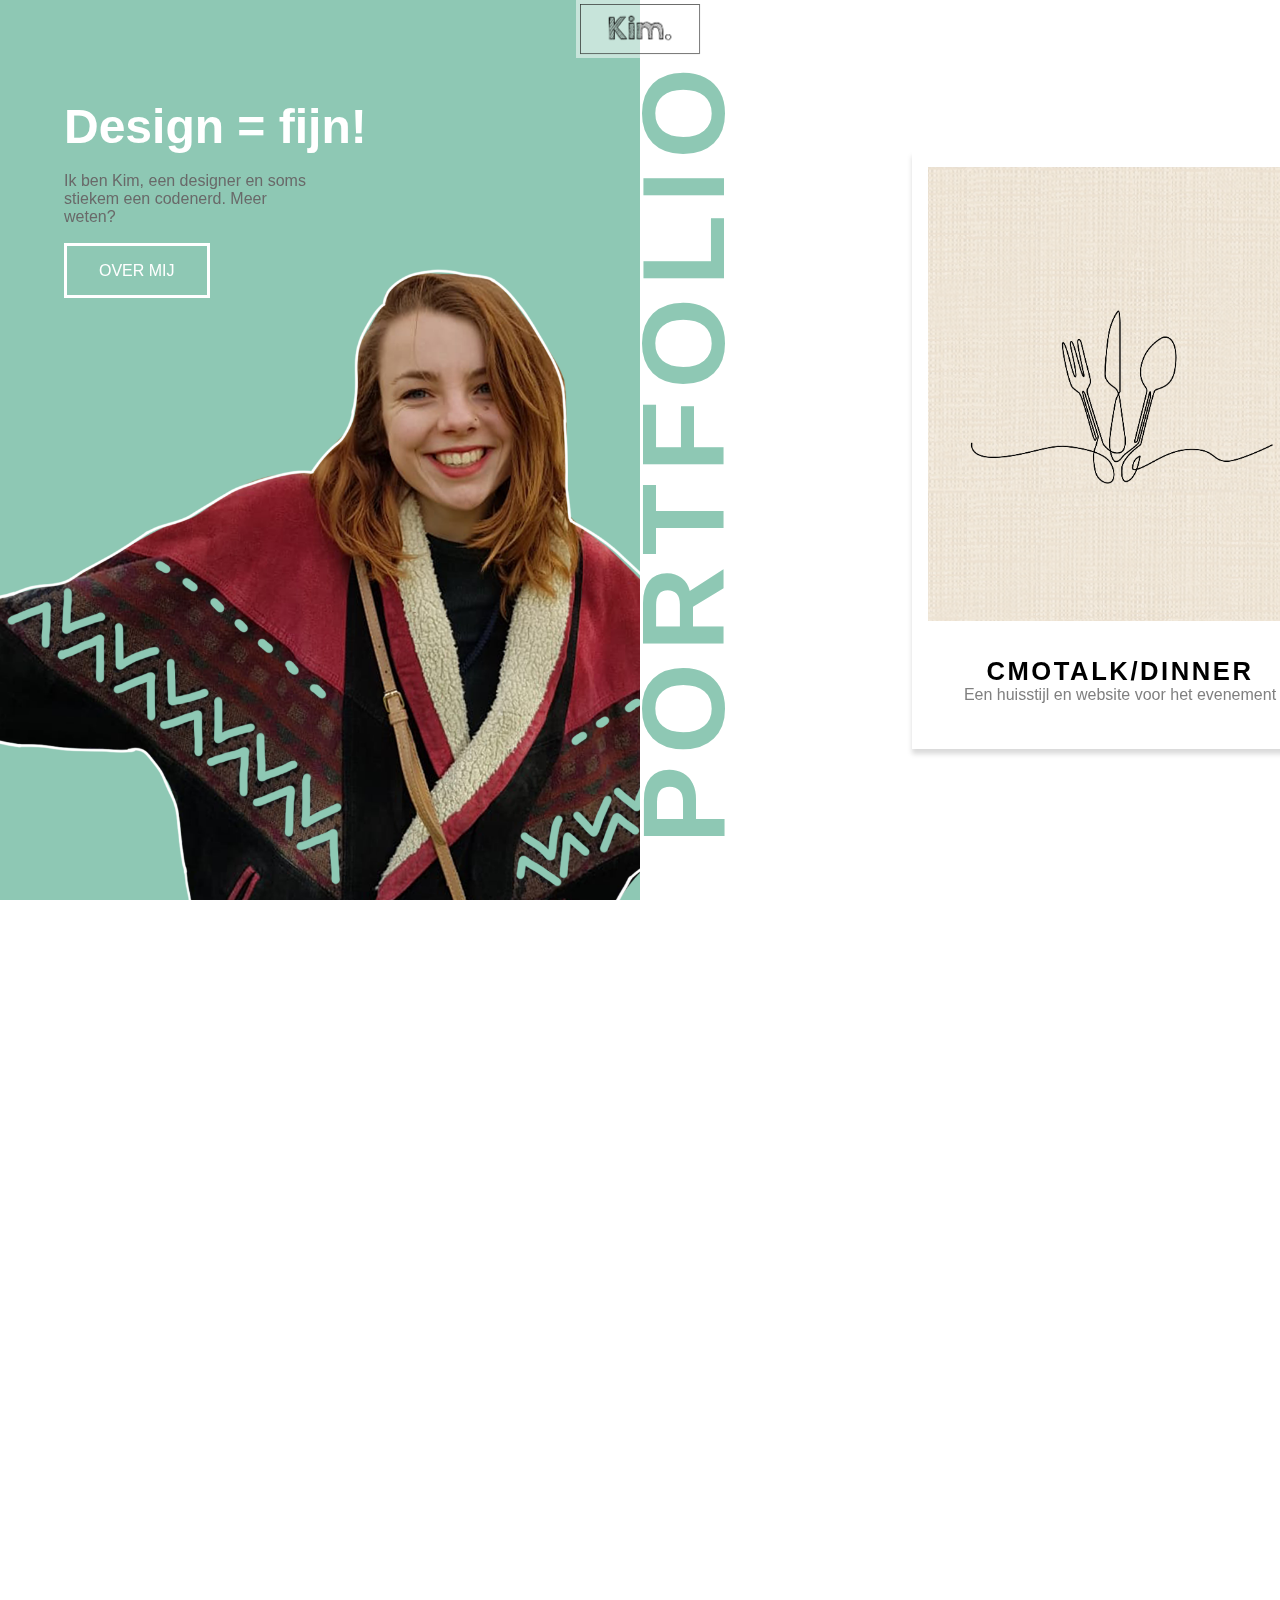
==== index.html @ 53fc4c9c "Update" ====
<!DOCTYPE html>
<html lang="nl">

<head>
    <meta charset="utf-8">
    <meta http-equiv="X-UA-Compatible" content="IE=edge">
    <title>Portfolio Kim Garrard</title>
    <meta name="viewport" content="width=device-width, initial-scale=1">
    <link rel="stylesheet" href="CSS/portfolio.css">
    <link rel="shortcut icon" type="image/png" href="images/favicon2.png"/>
</head>

<body>

    <nav>
        <a href="index.html"><img src="images/logo9.png" alt="" class="logo"></a>
    </nav>


    <div class="background2"></div>

    <main>

      <div id="realcontent">

        <div class="test">
          <div class="background">
            <div class="">
              <h2>Design = fijn!</h2>
              <div class="">
                <p>Ik ben Kim, een designer en soms stiekem een codenerd.
                  Meer weten?</p>
                <a href="overmij.html" class="imgtestdiv">Over mij</a>
              </div>
            </div>
            <img class="kim" src="images/kim2.png" alt="">
          </div>
          <div class="portfoliodiv">
            <h1>PORTFOLIO</h1>
          </div>
        </div>

        <div class="mijnwerk">

          <article class="">
            <div class="imgbox hoverimg0 imgdiv">
                <a href="dinner.html" class="imgtestdiv"><img class="img0hover" src="images/dinner.png"></a>

                <a href="dinner.html"><section class="title1">
                    <h2 class="title1">CMOTALK/DINNER</h2>
                    <p>Een huisstijl en website voor het evenement</p>
                </section></a>
            </div>

            <!-- <a href="dinner.html"><section class="title1">
                <h2 class="title1">CMOTALK/DINNER</h2>
                <p>Een huisstijl en website voor het evenement</p>
            </section></a> -->
          </article>

          <article class="">
            <div class="imgbox hoverimg1 imgdiv">
                <a href="enjoin.html" class="imgtestdiv"><img class="img1hover" src="images/enjoin.png"></a>

                <a href="enjoin.html"><section>
                    <h2>SPLASHSCREEN ENJOIN</h2>
                    <p>Een splashscreen voor de muziekapp 'enjoin'</p>
                </section></a>
            </div>

            <!-- <a href=""><section>
                <h2>SPLASHSCREEN ENJOIN</h2>
                <p>Een splashscreen voor de muziekapp 'enjoin'</p>
            </section></a> -->
          </article>

          <article class="">
            <div class="imgbox hoverimg2 imgdiv">
                <a href="art.html" class="imgtestdiv"><img class="img2hover" src="images/art.png"></a>

                <a href="art.html"><section>
                    <h2>ART</h2>
                    <p>Digital art en met de hand getekend</p>
                </section></a>
            </div>

            <!-- <a href=""><section>
                <h2>ART</h2>
                <p>Digital art en met de hand getekend</p>
            </section></a> -->
          </article>

          <article class="">
            <div class="imgbox hoverimg3 imgdiv">
                <a href="etnischprofileren.html" class="imgtestdiv"><img class="img3hover" src="images/etnischprofileren.png"></a>

                <a href="etnischprofileren.html"><section>
                    <h2>ETNISCH PROFILEREN</h2>
                    <p>Een website over etnisch profileren binnen de politie</p>
                </section></a>
            </div>

            <!-- <a href=""><section>
                <h2>ETNISCH PROFILEREN</h2>
                <p>Een website over etnisch profileren binnen de politie</p>
            </section></a> -->
          </article>

          <article class="">
            <div class="imgbox hoverimg4 imgdiv">
                <a href="schoenen.html" class="imgtestdiv"><img class="img4hover" src="images/schoenen.png"></a>

                <a href="schoenen.html"><section>
                    <h2>SCHOENEN ANIMATIE</h2>
                    <p>Een interactieve animatie over twee schoenen die verliefd worden</p>
                </section></a>
            </div>

            <!-- <a href=""><section>
                <h2>SCHOENEN ANIMATIE</h2>
                <p>Een interactieve animatie over twee schoenen die verliefd worden</p>
            </section></a> -->
          </article>

          <article class="">
            <div class="imgbox hoverimg5 imgdiv">
                <a href="wittewebsite.html" class="imgtestdiv"><img class="img5hover" src="images/wittewebsite.png"></a>

                <a href="wittewebsite.html"><section>
                    <h2>WITTE WEBSITE</h2>
                    <p>Een website met als hoofdkleur: wit</p>
                </section></a>
            </div>
          </article>

            <!-- <a href=""><section>
                <h2>WITTE WEBSITE</h2>
                <p>Een website met als hoofdkleur: wit</p>
            </section></a>
          </article> -->

          <article class="">
            <div class="imgbox hoverimg6 imgdiv">
                <a href="extra.html" class="imgtestdiv"><img class="img6hover" src="images/extra.png"></a>

                <a href="extra.html"><section>
                    <h2>EXTRA WERK</h2>
                    <p>Een verzameling van mijn designs & illustratiewerk</p>
                </section></a>
            </div>
          </article>

            <!-- <a href=""><section>
                <h2>EXTRA WERK</h2>
                <p>Een verzameling van mijn designs & illustratiewerk</p>
            </section></a>
          </article> -->

          <article class="">
            <div class="imgbox hoverimg7 imgdiv">
                <a href="nemo.html" class="imgtestdiv"><img class="img7hover" src="images/nemo.png"></a>

                <a href="nemo.html"><section>
                    <h2>HUISSTIJL NEMO</h2>
                    <p>Een nieuwe huisstijl voor het museum</p>
                </section></a>
            </div>
            </article>

            <!-- <a href=""><section>
                <h2>HUISSTIJL NEMO</h2>
                <p>Een nieuwe huisstijl voor het museum</p>
            </section></a>
          </article> -->

          <article class="">
            <div class="imgbox hoverimg8 imgdiv">
                <a href="orca.html" class="imgtestdiv"><img class="img8hover" src="images/orca.png"></a>

                <a href="orca.html"><section>
                    <h2>CSS POSTER</h2>
                    <p>Een poster gemaakt met css (zonder svg's)</p>
                </section></a>
            </div>

            <!-- <a href=""><section>
                <h2>CSS POSTER</h2>
                <p>Een poster gemaakt met css (zonder svg's)</p>
            </section></a> -->
          </article>

        </div>



        </div>


        <div id="fakecontent"></div>



    </main>

    <script src="js/portfolio.js"></script>

    <script src="https://ajax.aspnetcdn.com/ajax/jQuery/jquery-3.4.1.min.js"></script>
    <script>

    const mq = window.matchMedia( "(min-width: 79em)" );

    if (mq.matches) {
      $(window).on('scroll', function() {
        $("#realcontent").css("left", -$(window).scrollTop());
      });

    }

    </script>
</body>

</html>
---- CSS/portfolio.css ----
* {
    box-sizing: border-box;
}

.invisible {
    opacity: 0;
}

@import url(//db.onlinewebfonts.com/c/331ec49c0d78e469c42c1d814dd45838?family=Avenir+Book);
@import url(//db.onlinewebfonts.com/c/901497541657a2f24e42848bcf7fad52?family=Avenir+Heavy);

@font-face {
    font-family: 'DayPosterBlackNF';
    src:  url('styles/DayPosterBlackNF.ttf') format('truetype');
  }

@font-face {
    font-family: "FuturaCM";
    src: url("../fonts/Futura.ttf") format("truetype");
}

@font-face {
    font-family: "SofiaRegular";
    src: url("../fonts/SofiaProRegular.ttf") format("truetype");
}

@font-face {
    font-family: "SketchOpen";
    src: url("../fonts/KGSecondChancesSketch.ttf") format("truetype");
}

@font-face {
    font-family: "Sketch";
    src: url("../fonts/KGSecondChancesSolid.ttf") format("truetype");
}

h1, h2 {
  letter-spacing: 0.1em;
  color: black;
  font-family: "Avenir heavy", Helvetica;
  font-size: 1.6em;
  margin: 0;
  text-transform: uppercase;
}

p {
  font-family: "Avenir", Helvetica;
  margin: 0;
  color: grey;
}

a {
  text-decoration: none;
  color: #8ec8b4;
}

.mijnwerk article {
  width: 35vw;
  height: 70vh;
  border: 1em solid white;
  flex-shrink: 0;
}

.imgbox {
  background-image: url(../images/BackgroundCanvas.png);
  background-size: 120%;
  background-color: #cccccc;
  height: 100%;
}

.imgdiv {
	/* overflow: hidden; */
  object-fit: cover;
  box-shadow: 0 5px 5px rgba(0,0,0,0.15);
  border: 1em solid white;
  transition: transform 500ms ease;
}

.imgdiv img, .imgdiv video {
	width: 100%;
  height: 100%;
  object-fit: cover;
	transition: transform 500ms ease;
}

.imgdiv img:hover {
  transform: scale(1.1);
}

/* #realcontent {
  position: fixed;
  width: 500vw;
  height: 100vh;
  display: flex;
}

#fakecontent {
  height: 340vw;
} */

body,
html {
    box-sizing: border-box;
    margin: 0;
    padding: 0;
}

nav {
    /* background-color: white; */
    width: 100vw;
    position: fixed;
    z-index: 5;
    display: flex;
    justify-content: center;
}

/* nav > div {
  display: flex;
  justify-content: space-around;
  padding: 0.5em 40em;
} */

.logo {
    background-color: rgba(255,255,255,0.5);
    width: 8em;
    mix-blend-mode: darken;
    /* position: absolute; */
    /* margin: 0.5em; */
}

nav a {
    font-family: "SofiaRegular";
    text-decoration: none;
    font-size: 1em;
    color: black;
}

/* .titel {
  position: absolute;
  z-index: 5 !important;
  left: 30vw !important;
  top: 40vh !important;
  z-index: -2 !important;
} */

/* h1 {
  z-index: -2;
  margin: 0;
  transform: rotate(-90deg);
  font-size: 7em;
  display: inline-block;
  letter-spacing: 0.1em;
  margin-top: 4vh;
  font-family: "Avenir heavy", Helvetica;
  color: #8ec8b4;
} */

.portfoliodiv {
  display: flex;
  justify-content: center;
  align-items: center;
}

h1 {
  z-index: -2;
  margin-left: -1.9vw !important;
  font-size: 13vh;
  writing-mode: vertical-rl;
  margin: 0;
  transform: scaleX(-1) scaleY(-1);
  letter-spacing: 0.1em;
  font-family: "Avenir heavy", Helvetica;
  color: #8ec8b4;
}

.test {
  width: 70vw;
  /* background-color: rgba(0,0,0,0.2); */
  height: 100vh;
  display: flex;
}

.background {
  background-color: #8ec8b4;
  height: 100vh;
}

.background > div {
  width: 40vw;
  position: absolute;
  top: 11vh;
  left: 5vw;
}

.background > div div {
  width: 20vw;
  margin-top: 2vh;
}

.background > div div p {
  margin-bottom: 4vh;
  color: #696969;
}

.background a {
  padding: 1em 2em;
  background-color: #8ec8b4;
  color: black;
  font-family: "Avenir", Helvetica;
  color: white;
  text-transform: uppercase;
  border: 0.2em solid white;
  transition: all 0.4s ease 0s;
}

.background a:hover {
  color: #ffffff !important;
  background: #f6b93b;
  border-color: #f6b93b !important;
  transition: all 0.4s ease 0s;
}

.background h2 {
  color: white;
  letter-spacing: normal;
  text-transform: none;
  top: 20vh;
  font-size: 3em;
}

.kim {
  height: 100vh;
  left: 0;
  width: 50vw;
  bottom: 0;
  object-fit: cover;
}

.mijnwerk {
  display: flex;
  /* overflow-x: auto; */
  flex-wrap: nowrap;
  justify-content: flex-start;
  align-items: center;
  height: 100vh;
}

.mijnwerk .imgdiv {
	border-bottom: 8em solid white;
}

.mijnwerk article {
  width: 35vw;
  height: 70vh;
  border: 1em solid white;
  flex-shrink: 0;
}

.imgbox {
  background-image: url(../images/BackgroundCanvas.png);
  background-size: 120%;
  background-color: #cccccc;
  height: 100%;
}

.imgbox > a {
  width: 100%;
  height: 100%;
  display: flex;
  justify-content: center;
}

.imgbox > a img {
  width: 100%;
  object-fit: contain;
}

.hoverimg {
  object-fit: cover !important;
}

.mijnwerk a {
  text-align: center;
  text-decoration: none;
}

.mijnwerk section {
  /* margin-top: -10vh; */
  /* position: absolute; */
  z-index: 2;
  /* background-image: -webkit-linear-gradient(93deg, white 60%, rgba(0, 0, 0, 0) 0%); */
  /* box-shadow: 0 4px 8px 0 rgba(0, 0, 0, 0.1); */
}

.mijnwerk h2 {
  letter-spacing: 0.1em;
  color: black;
  font-family: "Avenir medium", Helvetica;
  font-size: 1.6em;
  margin: 0;
  padding-top: 4vh;
  transition: 0.3s;
}














/* DETAILPAGINA */

.maindetail {
  background-image: -webkit-linear-gradient(95deg, white 86%, rgba(0, 0, 0, 0) 0%);
  background-size: 120%;
  position: absolute;
  z-index: 0;
  width: 100vw;
  padding-left: 15vw;
  padding-right: 15vw;
  margin-top: 28vh;
  padding-top: 40vh;
}

.maindetail > div {
  margin-top: 12vh;
}

.maindetail > div:last-of-type{
  margin-bottom: 20vh;
}

.maindetail > div article p {
  margin-top: 2vh;
}

.projectinfo {
  margin-top: 2vh;
  display: flex;
  justify-content: space-between;
}

.projectinfo div {
  width: 40%;
}

.projectinfo div p:nth-of-type(1) {
  font-size: 1.1em;
  font-weight: bold;
  color: #8ec8b4;
}

.introdiv {
  display: flex;
  justify-content: space-between;
}

.introdiv h2 {
  font-size: 2em;
}

.introdiv article:nth-of-type(1) {
  width: 30%;
}

.introdiv article:nth-of-type(2) {
  width: 60%;
}

.introdiv article:nth-of-type(2) p {
  margin-bottom: 4vh;
}

.button {
  background-color: #8ec8b4;
  padding: 1em;
  border-radius: 0.5em;
  text-decoration: none;
  color: black;
  font-family: "Avenir", Helvetica;
  transform: 0.5s ease;
}

.button:hover {
  background-color: #aee3d1;
}

.imgandtext {
  display: flex;
  justify-content: space-between;
}

.imgandtext div:nth-of-type(1) {
  width: 50%;
  height: 50vh;
}

.imgandtext img {
  width: 100%;
  height: 100%;
  object-fit: cover;
}

.imgandtext article {
  width: 40%;
}

.imgrow {
  display: flex;
  justify-content: space-between;
  margin-top: 2vh;
}

.imgrow .imgdiv {
  width: 32%;
  border: 0.5em solid white;
  height: 30vh;
}

.videodiv {
  height: 46vh !important;
}

#dinner .maindetail {
  margin-top: 26vh;
  padding-top: 40vh;
  height: auto;
}

#dinner .firstfotodiv {
  background: url(../images/dinner2.jpg) no-repeat center 90%;
  height: 75vh;
  width: 100vw;
  overflow: hidden;
  position: fixed;
  z-index: -2;
  background-size: cover;
}

#enjoin .maindetail {
  margin-top: 31vh;
  padding-top: 40vh;
  height: auto;
}

#enjoin .firstfotodiv {
  background: url(../images/enjoinc.png) no-repeat center 90%;
  height: 75vh;
  width: 100vw;
  overflow: hidden;
  position: fixed;
  z-index: -2;
  background-size: cover;
}

#enjoin .imgrow .imgdiv {
  height: 35vh;
  width: 23.5%;
}

#enjoin .imgandtext article {
  width: 35%;
}

#enjoin .imgandtext .imgrow {
  width: 60%;
}

.imgdivenjoin {
  width: 35% !important;
  height: 80vh !important;
}

.articleenjoin {
  width: 60% !important;
}

#art .maindetail {
  margin-top: 48vh;
  padding-top: 20vh;
  height: auto;
}

#art .firstfotodiv {
  background: url(../images/artb.png) no-repeat center center;
  height: 75vh;
  width: 100vw;
  overflow: hidden;
  position: fixed;
  z-index: -2;
  background-size: cover;
}

#art .imgrow .imgdiv {
  height: 42vh;
}

#etnischprofileren .maindetail {
  margin-top: 24vh;
  padding-top: 46vh;
  height: auto;
}

#etnischprofileren .firstfotodiv {
  background: url(../images/etnischprofilerenc.png) no-repeat center 40%;
  height: 75vh;
  width: 100vw;
  overflow: hidden;
  position: fixed;
  z-index: -2;
  background-size: cover;
}

.imgrowetnisch .imgdiv {
  height: 30vh;
  background-color: #191919;
}

.imgrowetnisch .imgdiv img {
  object-fit: contain;
}

.videodivetnischprofileren {
  margin-top: 5vh !important;
  height: 70vh !important;
}

#schoenen .maindetail {
  margin-top: 7vh;
  padding-top: 60vh;
  height: auto;
}

#schoenen .firstfotodiv {
  background: url(../images/schoenenb.png) no-repeat center 70%;
  height: 75vh;
  width: 100vw;
  overflow: hidden;
  position: fixed;
  z-index: -2;
  background-size: cover;
}

.imgrowschoenen div {
  height: 35vh !important;
}

.imgdivschoenen {
  width: 30% !important;
  height: 25vh !important;
  border: 0.5em solid white !important;
}

.articleschoenen {
  width: 25vw !important;
}

.imgandtextschoenen div:nth-of-type(1) {
  width: 60%;
  height: 50vh;
}

.imgandtextschoenen article {
  width: 30%;
}

#wittewebsite .maindetail {
  margin-top: 26vh;
  padding-top: 46vh;
  height: auto;
}

#wittewebsite .firstfotodiv {
  background: url(../images/wittewebsitec.jpg) no-repeat center 60%;
  height: 75vh;
  width: 100vw;
  overflow: hidden;
  position: fixed;
  z-index: -2;
  background-size: cover;
}

.imgrowww div {
  height: 26vh !important;
}

.videodivww {
  width: 60% !important;
  height: 48vh !important;
}

.imgandtextww article {
  width: 30% !important;
}

#extra .maindetail {
  margin-top: 50vh;
  padding-top: 20vh;
  height: auto;
}

#extra .firstfotodiv {
  background: url(../images/extrab.png) no-repeat center 40%;
  height: 75vh;
  width: 100vw;
  overflow: hidden;
  position: fixed;
  z-index: -2;
  background-size: cover;
}

#orca .maindetail {
  margin-top: 49vh;
  padding-top: 20vh;
  height: auto;
}

#orca .firstfotodiv {
  background: url(../images/orcab.png) no-repeat center center;
  height: 75vh;
  width: 100vw;
  overflow: hidden;
  position: fixed;
  z-index: -2;
  background-size: cover;
}

#nemo .maindetail {
  margin-top: 28vh;
  padding-top: 42vh;
  height: auto;
}

#nemo .firstfotodiv {
  background: url(../images/nemob.png) no-repeat center 25%;
  height: 75vh;
  width: 100vw;
  overflow: hidden;
  position: fixed;
  z-index: -2;
  background-size: cover;
}

.imgrownemo div, .imgrownemo2 div {
  height: 35vh !important;
}

.imgrownemo div img:hover {
  transform: scale(1.15);
}
















@media (max-width: 79em) and (min-width: 48em)
.droomdiv {
    height: 110em;
}


/* RESPONSIVE */

/* images mobile ipad */
@media (min-width: 20em) and (max-width: 79em) {

  .mijnwerk article:nth-of-type(1) > div {
    background: url(../images/dinnerb.png) no-repeat center center;
    background-size: cover;
  }

  .mijnwerk article:nth-of-type(2) > div {
    background: url(../images/enjoinb.png) no-repeat center center;
    background-size: cover;
  }

  .mijnwerk article:nth-of-type(3) > div {
    background: url(../images/artb.png) no-repeat center center;
    background-size: cover;
  }

  .mijnwerk article:nth-of-type(4) > div {
    background: url(../images/etnischprofilerenb.png) no-repeat center center;
    background-size: cover;
  }

  .mijnwerk article:nth-of-type(5) > div {
    background: url(../images/schoenenb.png) no-repeat center center;
    background-size: cover;
  }

  .mijnwerk article:nth-of-type(6) > div {
    background: url(../images/wittewebsiteb.png) no-repeat center center;
    background-size: cover;
  }

  .mijnwerk article:nth-of-type(7) > div {
    background: url(../images/extrab.png) no-repeat center center;
    background-size: cover;
  }

  .mijnwerk article:nth-of-type(8) > div {
    background: url(../images/nemob.png) no-repeat center center;
    background-size: cover;
  }

  .mijnwerk article:nth-of-type(9) > div {
    background: url(../images/orcab.png) no-repeat center center;
    background-size: cover;
  }
}




/* mobile */
@media (min-width: 20em) and (max-width: 47em) {

  html {
    overflow-x: hidden;
  }

  body {
    width: 100vw;
    overflow-x: hidden;
  }

  #realcontent {
    height: auto;
    width: 100vw !important;
    position: relative;
    /* display: block; */
  }

  .background > div {
    width: 90vw;
    top: 10vh;
    left: 5vw;
  }

  .background > div div {
    width: 100%;
    margin-top: 1vh;
  }

  .background h2 {
    font-size: 2em;
  }

  h1 {
    z-index: 2;
    position: absolute;
    font-size: 3em;
    text-align: center;
    top: 107vh;
    width: 100vw;
    transform: rotate(0deg);
  }

  .mijnwerk {
    overflow-x: auto;
    padding-top: 7vh;
  }

  .mijnwerk .imgdiv {
    border-bottom: 10em solid white;
  }

  .mijnwerk h1 {
    top: 3vh;
  }

  .test, .kim {
    width: 100vw;
  }

  /* .imgbox {
    height: 90%;
  } */

  .imgbox a img {
    display: none;
  }

  #fakecontent {
    display: none !important;
  }

  .mijnwerk article {
      width: 85vw;
  }

  .maindetail {
    background-image: none;
    background-color: white;
    margin-top: 75vh !important;
    padding-top: 0 !important;
    padding-left: 5vw;
    padding-right: 5vw;
  }

  .introdiv {
    display: block;
  }

  article {
    width: 92% !important;
  }

  .maindetail div {
    width: 100% !important;
  }

  .imgandtext {
    display: block !important;
  }

  .imgdiv {
    border: 0.5em solid white;
  }

  .imgandtext article {
    margin-top: 5vh;
    width: 100% !important;
  }

  .imgrow {
    display: block !important;
  }

  .introdiv {
    margin-top: 5vh !important;
  }

  .introdiv article:nth-of-type(2) {
    margin-top: 5vh;
  }

  .videodiv {
    border: 0.5em solid white;
    height: 34vh !important;
  }

  .imgrowenjoin {
    display: flex !important;
    flex-wrap: wrap;
  }

  .imgrowenjoin div {
    width: 50% !important;
  }

  #enjoin .imgandtext .imgrow {
    width: 100%;
  }

  #enjoin .imgrow .imgdiv {
    height: 43vh;
  }

  .imgdivww {
    height: 40vh !important;
  }

  .imgrowww div {
    height: 29vh !important;
  }

  .videodivww {
    height: 29vh !important;
  }

  .imgrownemo {
    display: flex !important;
    flex-wrap: wrap;
  }

  .imgrownemo div {
    width: 50% !important;
  }


}



/* mobile */
@media (min-width: 47em) and (max-width: 79em) {

  html {
    overflow-x: hidden;
  }

  body {
    width: 100vw;
    overflow-x: hidden;
  }

  #realcontent {
    height: auto;
    width: 100vw !important;
    position: relative;
    /* display: block; */
  }

  .background > div {
    width: 90vw;
    top: 10vh;
    left: 5vw;
  }

  .background > div div {
    width: 60%;
    margin-top: 1vh;
  }

  h1 {
    position: absolute;
    font-size: 3em;
    text-align: center;
    top: 107vh;
    width: 100vw;
    transform: rotate(0deg);
  }

  .mijnwerk {
    overflow-x: auto;
    padding-top: 7vh;
  }

  .mijnwerk h1 {
    top: 3vh;
  }

  .mijnwerk h2 {
    padding-top: 3vh;
  }

  .test, .kim {
    width: 100vw;
  }

  .imgbox a img {
    display: none;
  }

  #fakecontent {
    display: none !important;
  }

  .mijnwerk article {
      width: 85vw;
  }

  .maindetail {
    background-image: none;
    background-color: white;
    margin-top: 75vh !important;
    padding-top: 0 !important;
    padding-left: 5vw;
    padding-right: 5vw;
  }

  .imgandtextfullscreen div {
    margin-top: 4vh;
    width: 100% !important;
    height: 44vh !important;
  }

  .imgandtextfullscreen {
    display: block !important;
  }

  .imgandtextfullscreen article {
    margin-top: 5vh;
    width: 100% !important;
  }

  .introdiv {
    margin-top: 5vh !important;
  }

  .introdiv article:nth-of-type(2) {
    margin-top: 5vh;
  }

  .videodiv {
    border: 0.5em solid white;
    height: 34vh !important;
  }

  .imgrowenjoin {
    display: flex !important;
    flex-wrap: wrap;
  }

  .imgrowenjoin div {
    width: 50% !important;
  }

  /* #enjoin .imgandtext .imgrow {
    width: 100%;
  } */

  #enjoin .imgrow .imgdiv {
    height: 35vh;
  }

  .imgdivww {
    height: 40vh !important;
  }

  .imgrowww div {
    height: 13vh !important;
  }

  .videodivww {
    height: 29vh !important;
  }

  .imgrownemo {
    display: flex !important;
    flex-wrap: wrap;
  }

  .imgrownemo div {
    width: 50% !important;
  }

  #enjoin .imgandtext article {
    width: 35% !important;
  }

  .imgdivenjoin {
    width: 60% !important;
    height: 67vh !important;
  }

  .imgrowetnisch {
    display: block;
  }

  .imgrowetnisch div {
    width: 100% !important;
    height: 36vh !important;
  }

  .imgrowschoenen div {
    width: 35% !important;
    height: 18vh !important;
  }

  .articleschoenen {
    width: 31vw !important;
  }

  .imgdivschoenen {
    height: 12vh !important;
  }

  .imgandtextschoenen .videodiv {
    height: 30vh !important;
  }

  .imgrowshow .imgdiv {
    height: 20vh !important;
}


}

@media (min-width: 79em)  {
  #realcontent {
    position: fixed;
    width: 500vw;
    height: 100vh;
    display: flex;
  }

  #fakecontent {
    height: 340vw;
  }

  .mijnwerk section {
    position: absolute;
  }

  .imgdiv {
    overflow: hidden;
  }
}
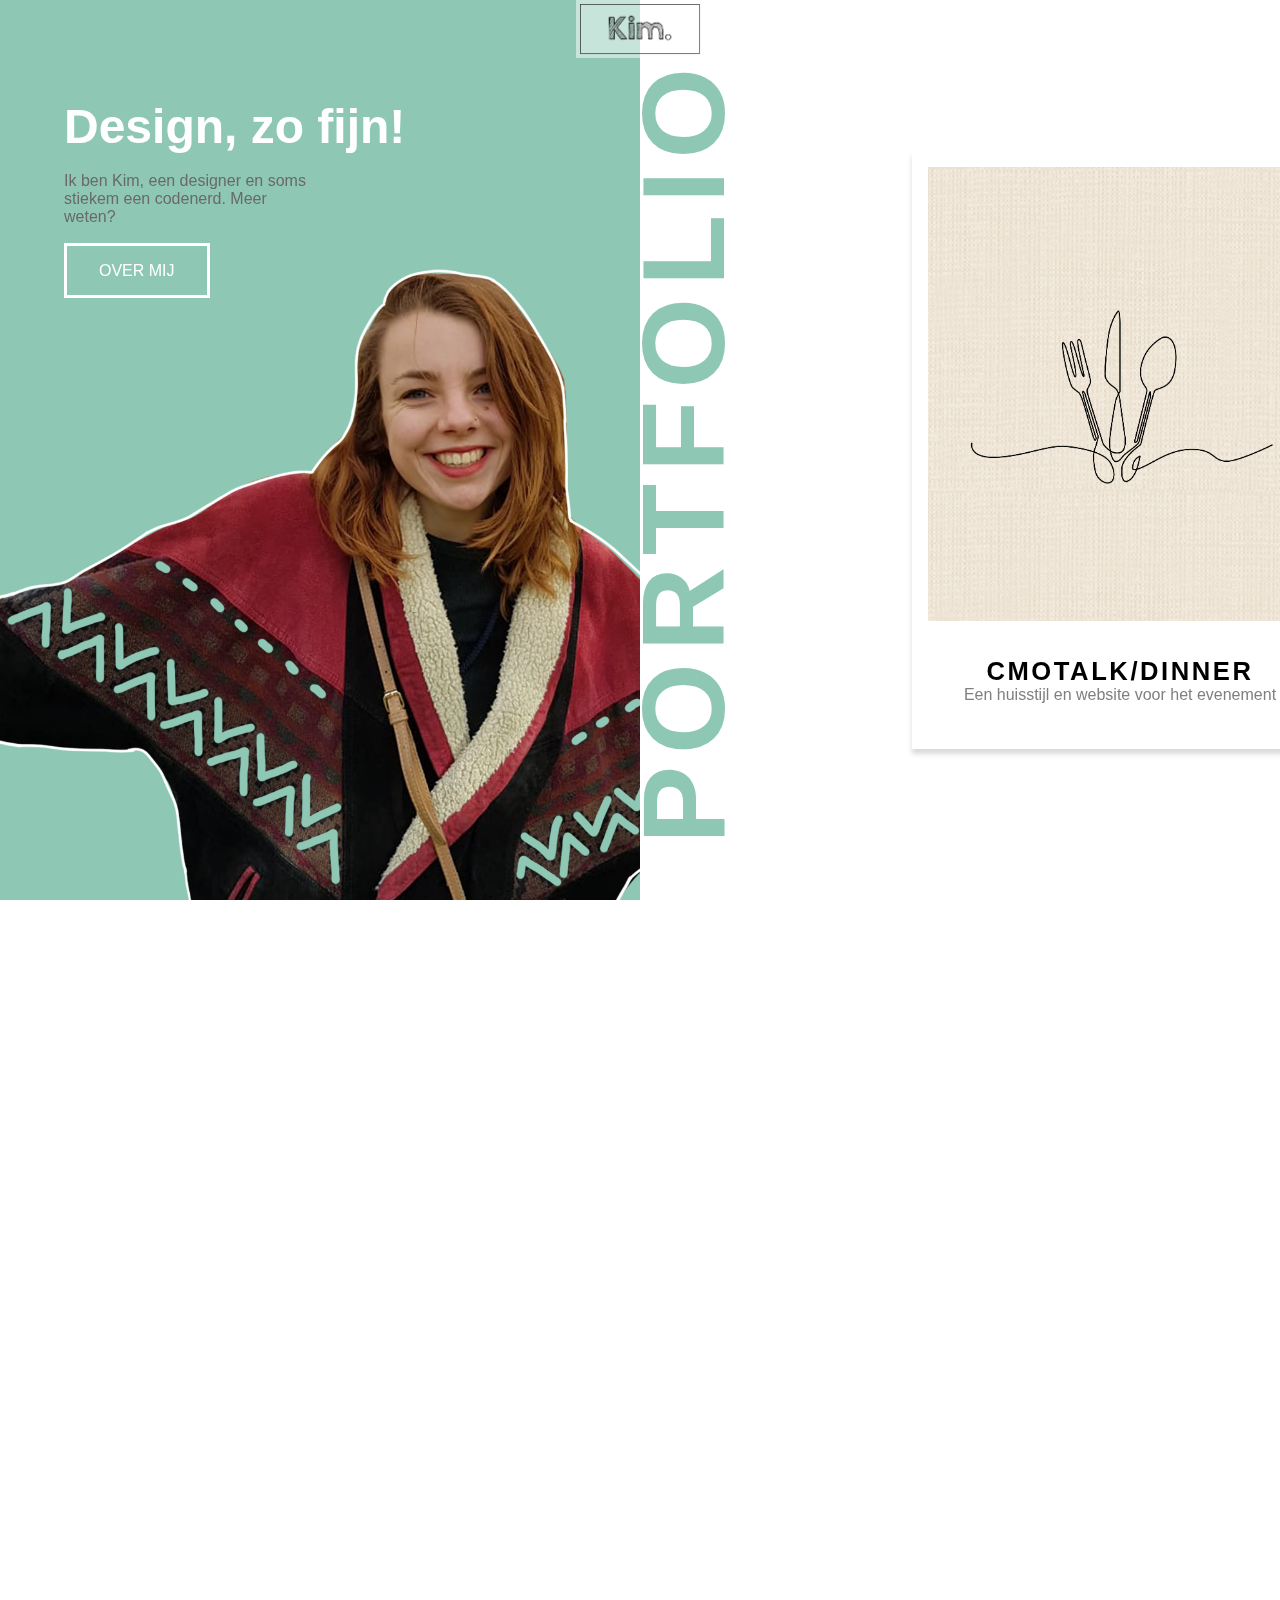
==== commit cd2d84f2: "Update" ====
--- a/index.html
+++ b/index.html
@@ -26,7 +26,7 @@
         <div class="test">
           <div class="background">
             <div class="">
-              <h2>Design = fijn!</h2>
+              <h2>Design, zo fijn!</h2>
               <div class="">
                 <p>Ik ben Kim, een designer en soms stiekem een codenerd.
                   Meer weten?</p>
--- a/CSS/portfolio.css
+++ b/CSS/portfolio.css
@@ -213,7 +213,7 @@
   transition: all 0.4s ease 0s;
 }
 
-.background a:hover {
+.background a:hover  {
   color: #ffffff !important;
   background: #f6b93b;
   border-color: #f6b93b !important;
@@ -300,6 +300,45 @@
   margin: 0;
   padding-top: 4vh;
   transition: 0.3s;
+}
+
+.overmijleft {
+  width: 60vw !important;
+}
+
+.overmij {
+  width: 50vw;
+}
+
+.overmij p {
+  margin-top: 3vh;
+}
+
+.overmijp {
+  margin-bottom: 6vh;
+}
+
+.overmijp2 {
+  margin-bottom: 3vh;
+}
+
+.mail {
+  margin-top: 5vh;
+  padding: 1em 2em;
+  background-color: white;
+  color: #8ec8b4;
+  font-family: "Avenir", Helvetica;
+  /* color: white; */
+  text-transform: uppercase;
+  border: 0.2em solid #8ec8b4;
+  transition: all 0.4s ease 0s;
+}
+
+.mail:hover  {
+  color: #ffffff !important;
+  background: #8ec8b4;
+  border-color: #8ec8b4 !important;
+  transition: all 0.4s ease 0s;
 }
 
 
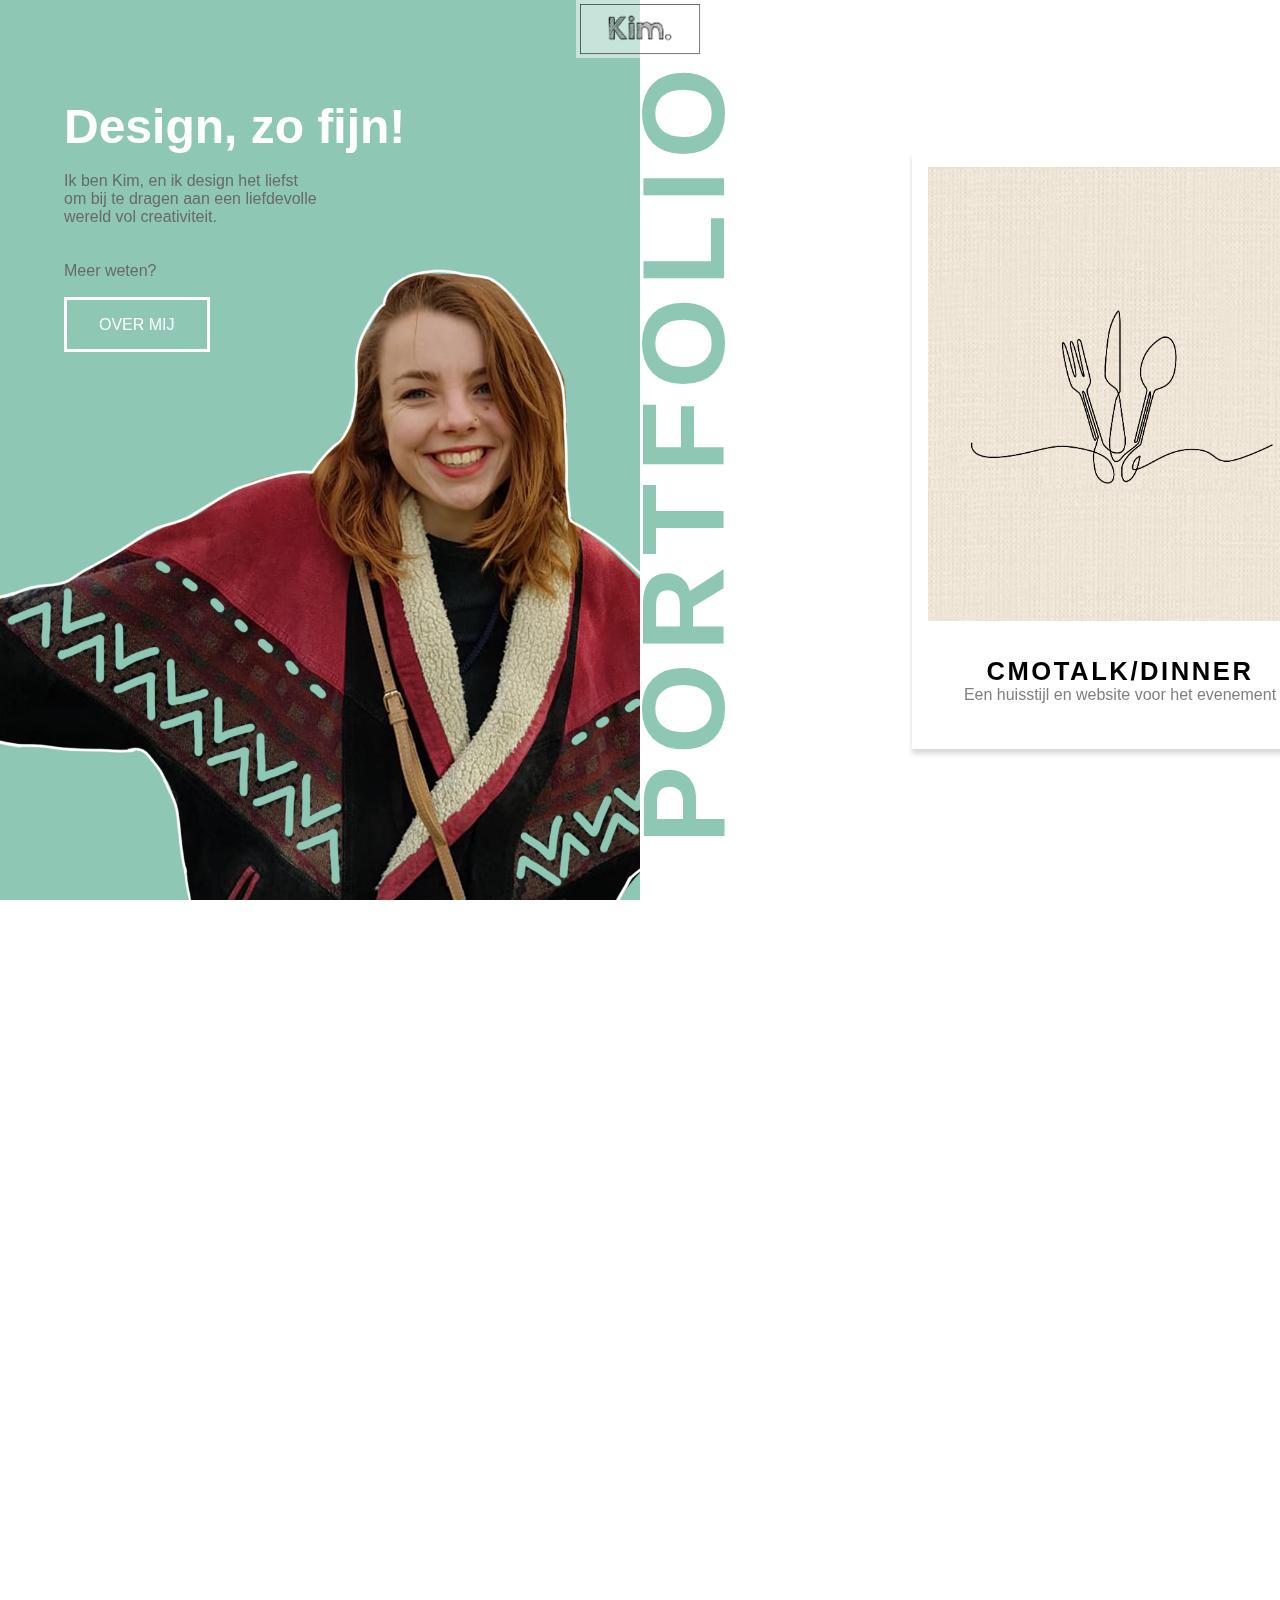
==== commit f6383f6e: "Update index.html" ====
--- a/index.html
+++ b/index.html
@@ -28,8 +28,9 @@
             <div class="">
               <h2>Design, zo fijn!</h2>
               <div class="">
-                <p>Ik ben Kim, een designer en soms stiekem een codenerd.
-                  Meer weten?</p>
+                <p>Ik ben Kim, en ik design het liefst om bij te dragen aan een liefdevolle wereld vol creativiteit. </p>
+                  <!-- Ik design het liefst om bij te dragen aan een liefdevolle wereld vol creativiteit. -->
+                <p>Meer weten?</p>
                 <a href="overmij.html" class="imgtestdiv">Over mij</a>
               </div>
             </div>
@@ -52,10 +53,6 @@
                 </section></a>
             </div>
 
-            <!-- <a href="dinner.html"><section class="title1">
-                <h2 class="title1">CMOTALK/DINNER</h2>
-                <p>Een huisstijl en website voor het evenement</p>
-            </section></a> -->
           </article>
 
           <article class="">
--- a/CSS/portfolio.css
+++ b/CSS/portfolio.css
@@ -114,12 +114,6 @@
     justify-content: center;
 }
 
-/* nav > div {
-  display: flex;
-  justify-content: space-around;
-  padding: 0.5em 40em;
-} */
-
 .logo {
     background-color: rgba(255,255,255,0.5);
     width: 8em;
@@ -135,33 +129,13 @@
     color: black;
 }
 
-/* .titel {
-  position: absolute;
-  z-index: 5 !important;
-  left: 30vw !important;
-  top: 40vh !important;
-  z-index: -2 !important;
-} */
-
-/* h1 {
-  z-index: -2;
-  margin: 0;
-  transform: rotate(-90deg);
-  font-size: 7em;
-  display: inline-block;
-  letter-spacing: 0.1em;
-  margin-top: 4vh;
-  font-family: "Avenir heavy", Helvetica;
-  color: #8ec8b4;
-} */
-
 .portfoliodiv {
   display: flex;
   justify-content: center;
   align-items: center;
 }
 
-h1 {
+/* h1 {
   z-index: -2;
   margin-left: -1.9vw !important;
   font-size: 13vh;
@@ -171,7 +145,7 @@
   letter-spacing: 0.1em;
   font-family: "Avenir heavy", Helvetica;
   color: #8ec8b4;
-}
+} */
 
 .test {
   width: 70vw;
@@ -214,9 +188,9 @@
 }
 
 .background a:hover  {
-  color: #ffffff !important;
-  background: #f6b93b;
-  border-color: #f6b93b !important;
+  color: #8ec8b4 !important;
+  background: white;
+  border-color: white !important;
   transition: all 0.4s ease 0s;
 }
 
@@ -320,6 +294,7 @@
 
 .overmijp2 {
   margin-bottom: 3vh;
+  font-size: 1.2em;
 }
 
 .mail {
@@ -721,6 +696,23 @@
 /* images mobile ipad */
 @media (min-width: 20em) and (max-width: 79em) {
 
+  .portfoliodiv {
+    position: absolute;
+    width: 100vw;
+  }
+
+  h1 {
+    z-index: -2;
+    /* margin-left: -1.9vw !important; */
+    font-size: 13vh;
+    /* writing-mode: vertical-rl; */
+    margin: 0;
+    /* transform: scaleX(-1) scaleY(-1); */
+    letter-spacing: 0.1em;
+    font-family: "Avenir heavy", Helvetica;
+    color: #8ec8b4;
+  }
+
   .mijnwerk article:nth-of-type(1) > div {
     background: url(../images/dinnerb.png) no-repeat center center;
     background-size: cover;
@@ -809,7 +801,7 @@
     position: absolute;
     font-size: 3em;
     text-align: center;
-    top: 107vh;
+    top: 109vh;
     width: 100vw;
     transform: rotate(0deg);
   }
@@ -936,12 +928,24 @@
     width: 50% !important;
   }
 
-
-}
-
-
-
-/* mobile */
+  .overmij {
+    width: 100vw;
+  }
+
+  .overmijp {
+    margin-bottom: 0;
+  }
+
+  .overmij p {
+    margin-top: 2vh;
+}
+
+
+}
+
+
+
+/* tablet */
 @media (min-width: 47em) and (max-width: 79em) {
 
   html {
@@ -973,7 +977,7 @@
 
   h1 {
     position: absolute;
-    font-size: 3em;
+    font-size: 5em;
     text-align: center;
     top: 107vh;
     width: 100vw;
@@ -1121,7 +1125,17 @@
 
   .imgrowshow .imgdiv {
     height: 20vh !important;
-}
+  }
+
+  .mijnwerk article {
+    padding-left: 5vw;
+    padding-right: 5vw;
+    width: 100vw;
+  }
+
+  .overmij {
+    width: 100vw;
+  }
 
 
 }
@@ -1138,6 +1152,18 @@
     height: 340vw;
   }
 
+  h1 {
+    z-index: -2;
+    margin-left: -1.9vw !important;
+    font-size: 13vh;
+    writing-mode: vertical-rl;
+    margin: 0;
+    transform: scaleX(-1) scaleY(-1);
+    letter-spacing: 0.1em;
+    font-family: "Avenir heavy", Helvetica;
+    color: #8ec8b4;
+  }
+
   .mijnwerk section {
     position: absolute;
   }
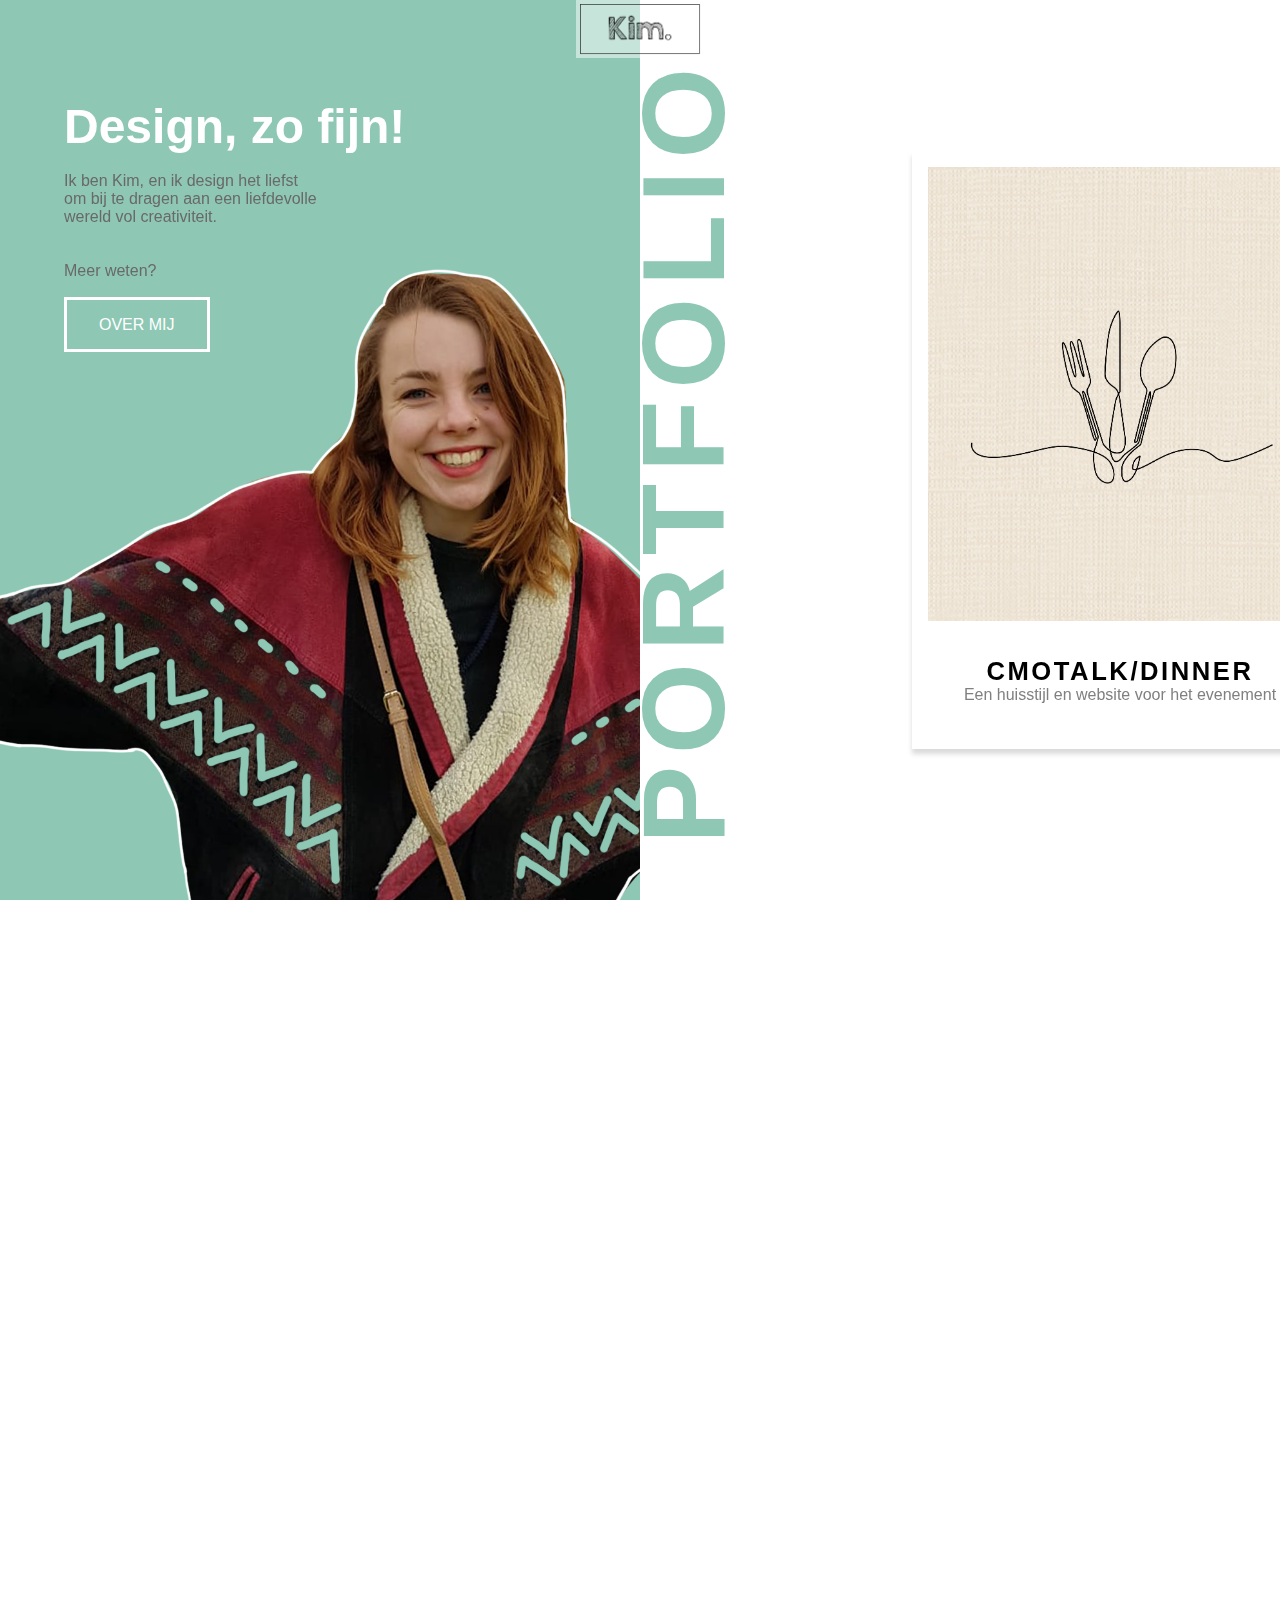
==== commit 17e9b5cc: "Update" ====
--- a/index.html
+++ b/index.html
@@ -30,10 +30,11 @@
               <div class="">
                 <p>Ik ben Kim, en ik design het liefst om bij te dragen aan een liefdevolle wereld vol creativiteit. </p>
                   <!-- Ik design het liefst om bij te dragen aan een liefdevolle wereld vol creativiteit. -->
-                <p>Meer weten?</p>
-                <a href="overmij.html" class="imgtestdiv">Over mij</a>
+                <p class="meerweten">Meer weten?</p>
+                <a href="overmij.html" class="imgtestdiv button2">Over mij</a>
               </div>
             </div>
+            <img class="kim kimgarrard hide" src="images/kimgarrard.png" alt="">
             <img class="kim" src="images/kim2.png" alt="">
           </div>
           <div class="portfoliodiv">
--- a/CSS/portfolio.css
+++ b/CSS/portfolio.css
@@ -177,6 +177,8 @@
 }
 
 .background a {
+  position: relative;
+  z-index: 2;
   padding: 1em 2em;
   background-color: #8ec8b4;
   color: black;
@@ -208,6 +210,11 @@
   width: 50vw;
   bottom: 0;
   object-fit: cover;
+}
+
+.kimgarrard {
+  position: absolute;
+  z-index: 0;
 }
 
 .mijnwerk {
@@ -316,6 +323,10 @@
   transition: all 0.4s ease 0s;
 }
 
+.hide {
+  display: none;
+}
+
 
 
 
@@ -701,6 +712,10 @@
     width: 100vw;
   }
 
+  .kimgarrard {
+    opacity: 0;
+  }
+
   h1 {
     z-index: -2;
     /* margin-left: -1.9vw !important; */
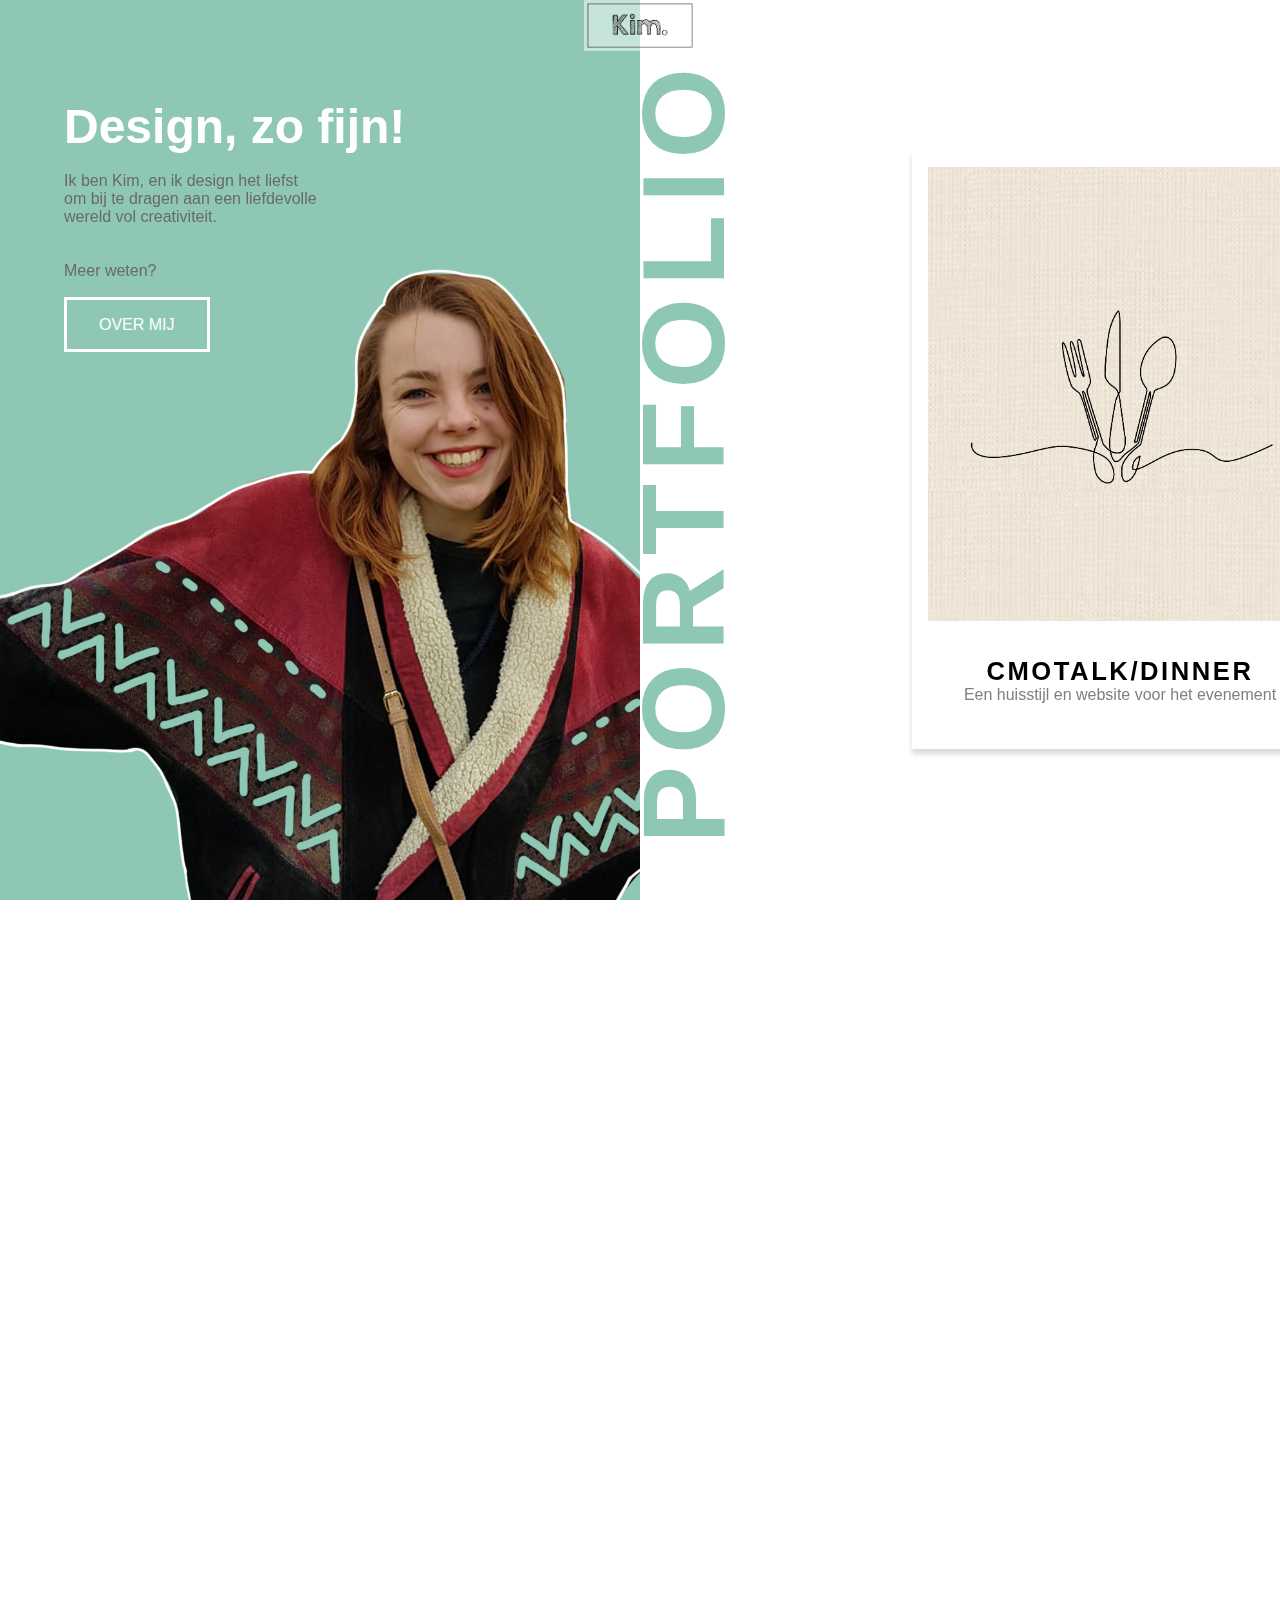
==== commit 4ad2d3fd: "Update" ====
--- a/index.html
+++ b/index.html
@@ -46,7 +46,10 @@
 
           <article class="">
             <div class="imgbox hoverimg0 imgdiv">
-                <a href="dinner.html" class="imgtestdiv"><img class="img0hover" src="images/dinner.png"></a>
+                <a href="dinner.html" class="imgtestdiv">
+                  <img class="img0hover" src="images/dinner.png">
+                  <img class="img0hoverb img2 hide" src="images/dinnerb.png">
+                </a>
 
                 <a href="dinner.html"><section class="title1">
                     <h2 class="title1">CMOTALK/DINNER</h2>
@@ -58,7 +61,10 @@
 
           <article class="">
             <div class="imgbox hoverimg1 imgdiv">
-                <a href="enjoin.html" class="imgtestdiv"><img class="img1hover" src="images/enjoin.png"></a>
+                <a href="enjoin.html" class="imgtestdiv">
+                  <img class="img1hover" src="images/enjoin.png">
+                  <img class="img1hoverb img2 hide" src="images/enjoinb.png">
+                </a>
 
                 <a href="enjoin.html"><section>
                     <h2>SPLASHSCREEN ENJOIN</h2>
@@ -74,7 +80,10 @@
 
           <article class="">
             <div class="imgbox hoverimg2 imgdiv">
-                <a href="art.html" class="imgtestdiv"><img class="img2hover" src="images/art.png"></a>
+                <a href="art.html" class="imgtestdiv">
+                  <img class="img2hover" src="images/art.png">
+                  <img class="img2hoverb img2 hide" src="images/artb.png">
+                </a>
 
                 <a href="art.html"><section>
                     <h2>ART</h2>
@@ -90,7 +99,10 @@
 
           <article class="">
             <div class="imgbox hoverimg3 imgdiv">
-                <a href="etnischprofileren.html" class="imgtestdiv"><img class="img3hover" src="images/etnischprofileren.png"></a>
+                <a href="etnischprofileren.html" class="imgtestdiv">
+                  <img class="img3hover" src="images/etnischprofileren.png">
+                  <img class="img3hoverb img2 hide" src="images/etnischprofilerenb.png">
+                </a>
 
                 <a href="etnischprofileren.html"><section>
                     <h2>ETNISCH PROFILEREN</h2>
@@ -106,7 +118,10 @@
 
           <article class="">
             <div class="imgbox hoverimg4 imgdiv">
-                <a href="schoenen.html" class="imgtestdiv"><img class="img4hover" src="images/schoenen.png"></a>
+                <a href="schoenen.html" class="imgtestdiv">
+                  <img class="img4hover" src="images/schoenen.png">
+                  <img class="img4hoverb img2 hide" src="images/schoenenb.png">
+                </a>
 
                 <a href="schoenen.html"><section>
                     <h2>SCHOENEN ANIMATIE</h2>
@@ -122,7 +137,10 @@
 
           <article class="">
             <div class="imgbox hoverimg5 imgdiv">
-                <a href="wittewebsite.html" class="imgtestdiv"><img class="img5hover" src="images/wittewebsite.png"></a>
+                <a href="wittewebsite.html" class="imgtestdiv">
+                  <img class="img5hover" src="images/wittewebsite.png">
+                  <img class="img5hoverb img2 hide" src="images/wittewebsited.png">
+                </a>
 
                 <a href="wittewebsite.html"><section>
                     <h2>WITTE WEBSITE</h2>
@@ -139,7 +157,10 @@
 
           <article class="">
             <div class="imgbox hoverimg6 imgdiv">
-                <a href="extra.html" class="imgtestdiv"><img class="img6hover" src="images/extra.png"></a>
+                <a href="extra.html" class="imgtestdiv">
+                  <img class="img6hover" src="images/extra.png">
+                  <img class="img6hoverb img2 hide" src="images/extrab.jpg">
+                </a>
 
                 <a href="extra.html"><section>
                     <h2>EXTRA WERK</h2>
@@ -156,7 +177,10 @@
 
           <article class="">
             <div class="imgbox hoverimg7 imgdiv">
-                <a href="nemo.html" class="imgtestdiv"><img class="img7hover" src="images/nemo.png"></a>
+                <a href="nemo.html" class="imgtestdiv">
+                  <img class="img7hover" src="images/nemo.png">
+                  <img class="img7hoverb img2 hide" src="images/nemob.png">
+                </a>
 
                 <a href="nemo.html"><section>
                     <h2>HUISSTIJL NEMO</h2>
@@ -173,7 +197,10 @@
 
           <article class="">
             <div class="imgbox hoverimg8 imgdiv">
-                <a href="orca.html" class="imgtestdiv"><img class="img8hover" src="images/orca.png"></a>
+                <a href="orca.html" class="imgtestdiv">
+                  <img class="img8hover" src="images/orca.png">
+                  <img class="img8hoverb img2 hide" src="images/orcab.png">
+                </a>
 
                 <a href="orca.html"><section>
                     <h2>CSS POSTER</h2>
--- a/CSS/portfolio.css
+++ b/CSS/portfolio.css
@@ -83,9 +83,9 @@
 	transition: transform 500ms ease;
 }
 
-.imgdiv img:hover {
+/* .imgdiv img:hover {
   transform: scale(1.1);
-}
+} */
 
 /* #realcontent {
   position: fixed;
@@ -116,10 +116,8 @@
 
 .logo {
     background-color: rgba(255,255,255,0.5);
-    width: 8em;
+    width: 7em;
     mix-blend-mode: darken;
-    /* position: absolute; */
-    /* margin: 0.5em; */
 }
 
 nav a {
@@ -256,7 +254,7 @@
   object-fit: contain;
 }
 
-.hoverimg {
+.img2 {
   object-fit: cover !important;
 }
 
@@ -405,16 +403,21 @@
 
 .button {
   background-color: #8ec8b4;
-  padding: 1em;
-  border-radius: 0.5em;
+  padding: 1em 1.5em;
+  background-color: white;
+  color: #8ec8b4;
   text-decoration: none;
-  color: black;
   font-family: "Avenir", Helvetica;
-  transform: 0.5s ease;
+  text-transform: uppercase;
+  border: 0.2em solid #8ec8b4;
+  transition: all 0.4s ease 0s;
 }
 
 .button:hover {
-  background-color: #aee3d1;
+  color: #ffffff !important;
+  background: #8ec8b4;
+  border-color: #8ec8b4 !important;
+  transition: all 0.4s ease 0s;
 }
 
 .imgandtext {
@@ -603,7 +606,7 @@
 }
 
 #wittewebsite .firstfotodiv {
-  background: url(../images/wittewebsitec.jpg) no-repeat center 60%;
+  background: url(../images/wittewebsited.png) no-repeat center 50%;
   height: 75vh;
   width: 100vw;
   overflow: hidden;
@@ -632,7 +635,7 @@
 }
 
 #extra .firstfotodiv {
-  background: url(../images/extrab.png) no-repeat center 40%;
+  background: url(../images/extrab.jpg) no-repeat center 40%;
   height: 75vh;
   width: 100vw;
   overflow: hidden;
@@ -696,10 +699,6 @@
 
 
 
-@media (max-width: 79em) and (min-width: 48em)
-.droomdiv {
-    height: 110em;
-}
 
 
 /* RESPONSIVE */
@@ -754,12 +753,12 @@
   }
 
   .mijnwerk article:nth-of-type(6) > div {
-    background: url(../images/wittewebsiteb.png) no-repeat center center;
+    background: url(../images/wittewebsited.png) no-repeat center center;
     background-size: cover;
   }
 
   .mijnwerk article:nth-of-type(7) > div {
-    background: url(../images/extrab.png) no-repeat center center;
+    background: url(../images/extrab.jpg) no-repeat center center;
     background-size: cover;
   }
 
@@ -794,6 +793,10 @@
     width: 100vw !important;
     position: relative;
     /* display: block; */
+  }
+
+  .logo {
+    width: 6em;
   }
 
   .background > div {
@@ -953,7 +956,11 @@
 
   .overmij p {
     margin-top: 2vh;
-}
+  }
+
+  .imgrownemo div, .imgrownemo2 div {
+    height: 26vh !important;
+  }
 
 
 }
@@ -1156,6 +1163,11 @@
 }
 
 @media (min-width: 79em)  {
+
+  .imgdiv img:hover {
+    transform: scale(1.1);
+  }
+
   #realcontent {
     position: fixed;
     width: 500vw;
